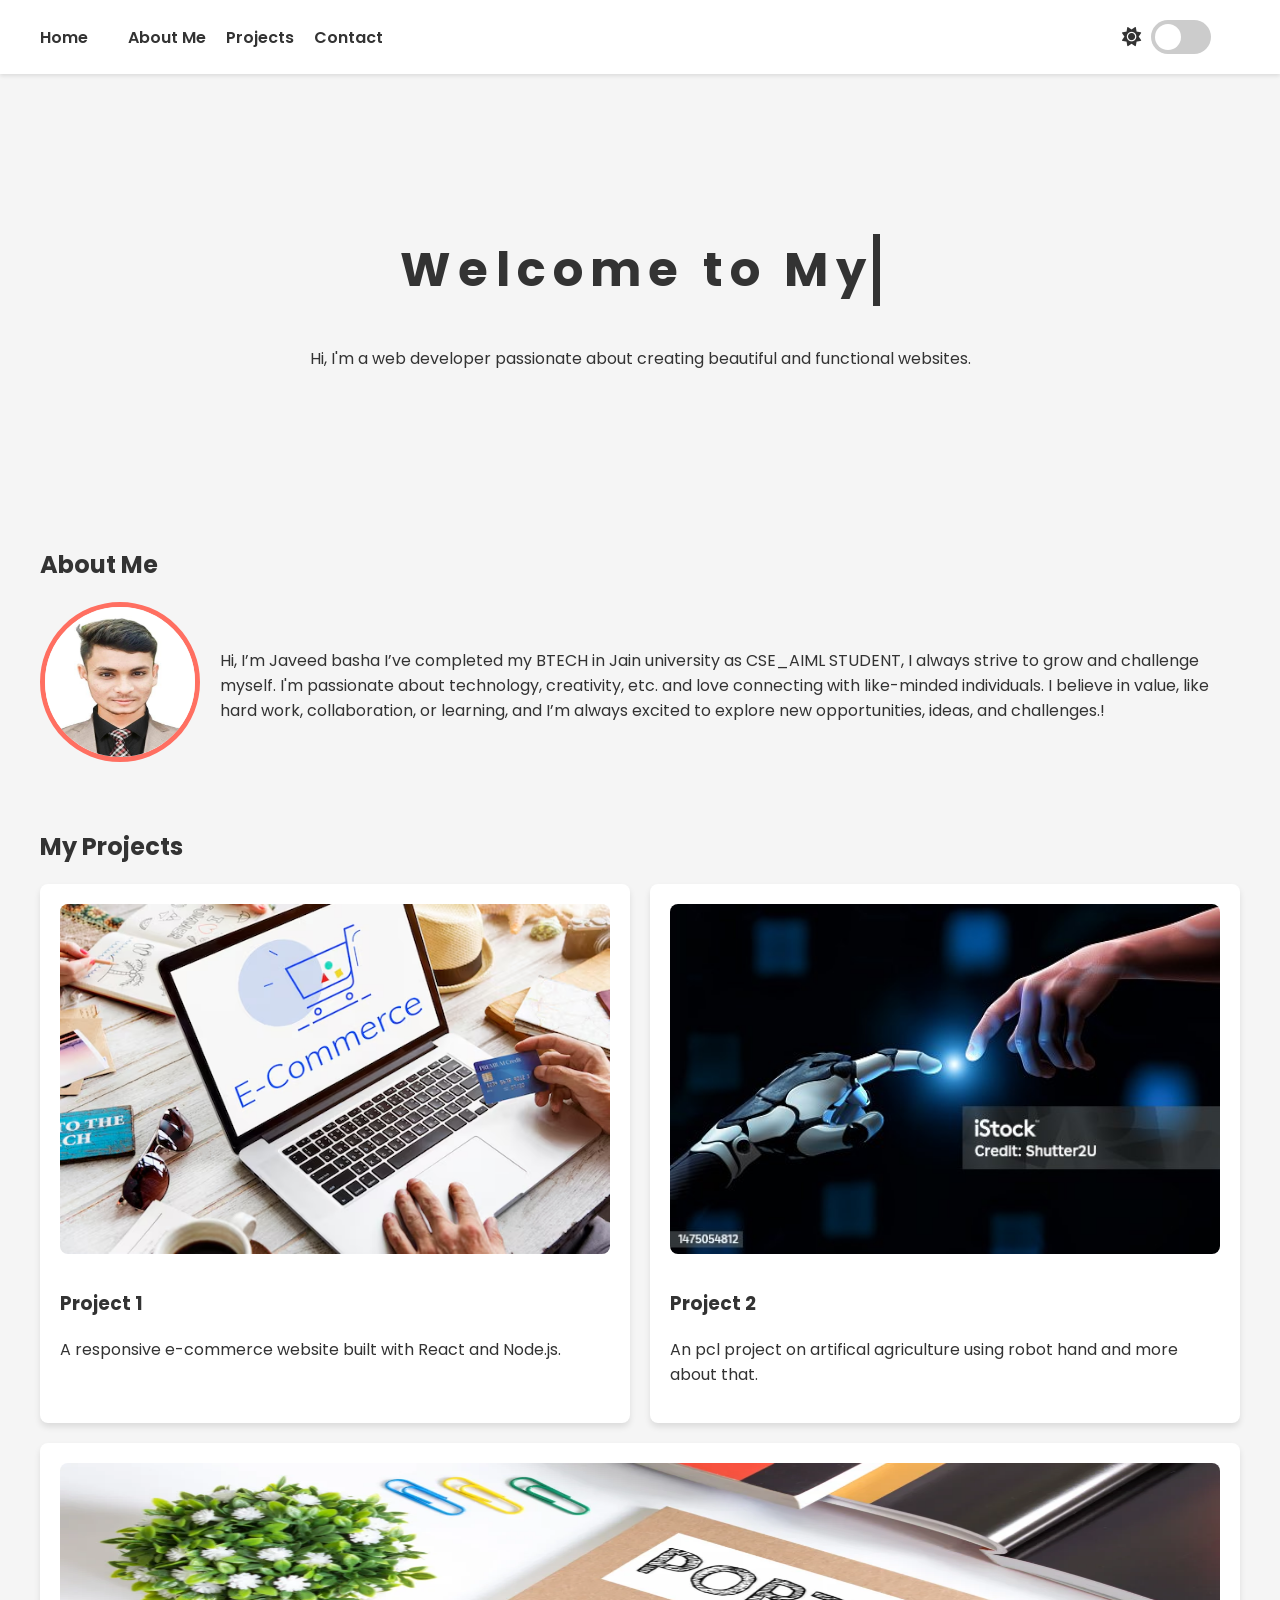
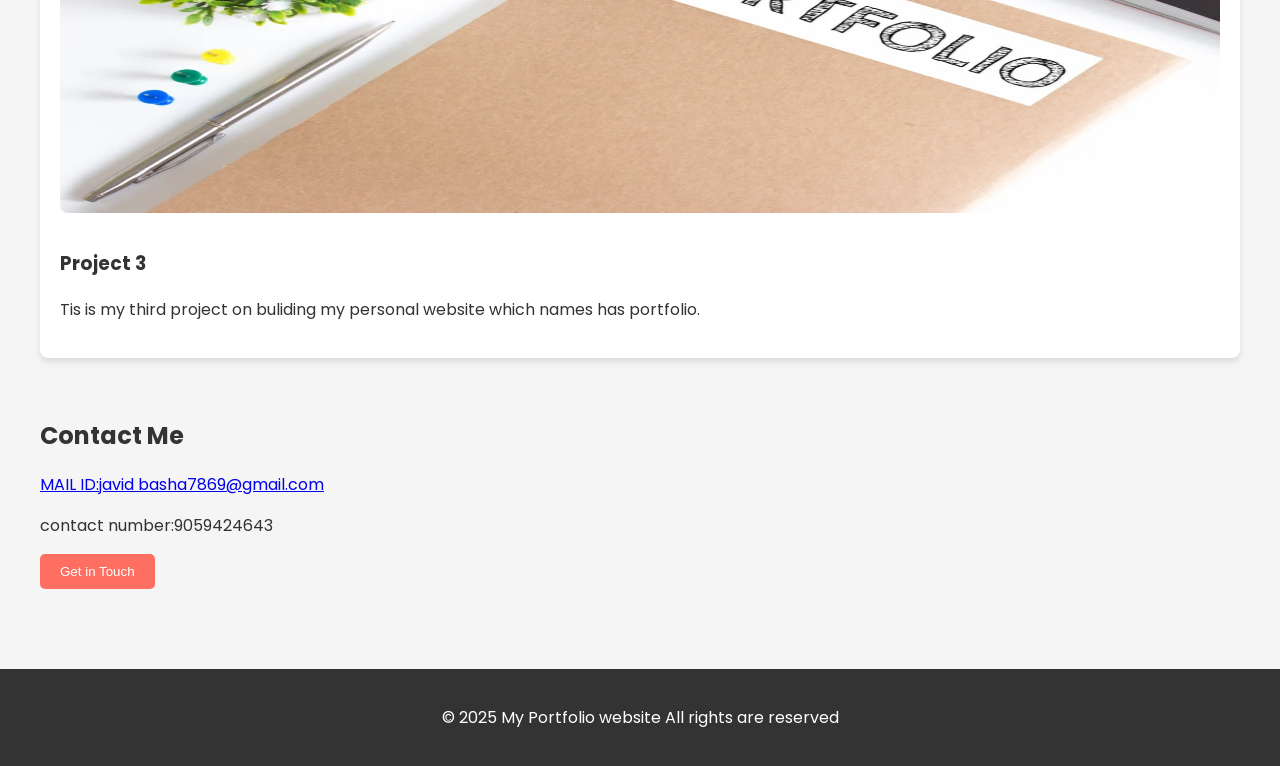
==== index.html @ 41e68ea5 "Rename javeedportfolio.html to index.html" ====
<!DOCTYPE html>
<html lang="en">
<head>
  <meta charset="UTF-8">
  <meta name="viewport" content="width=device-width, initial-scale=1.0">
  <title>My Portfolio</title>
<link rel="stylesheet" href="javeedportfolio.css">

  <link href="https://fonts.googleapis.com/css2?family=Poppins:wght@400;600&display=swap" rel="stylesheet">
  <link rel="stylesheet" href="https://cdnjs.cloudflare.com/ajax/libs/font-awesome/6.0.0/css/all.min.css">
</head>
<body>
  <header>
    <nav>
      <ul>
        <li><a href="#home">Home<a></li>
        <li><a href="#about">About Me</a></li>
        <li><a href="#projects">Projects</a></li>
        <li><a href="#contact">Contact</a></li>
      </ul>
      <div class="theme-toggle">
        <i class="fas fa-sun"></i>
        <label class="switch">
          <input type="checkbox" id="dark-mode-toggle">
          <span class="slider"></span>
        </label>
        <i class="fas fa-moon"></i>
      </div>
    </nav>
  </header>

  <main>
    <section id="home" class="home">
      <div class="home-content">
        <h1><span class="typing"></span></h1>
        <p>Hi, I'm a web developer passionate about creating beautiful and functional websites.</p>
      </div>
    </section>

    <section id="about" class="about">
      <h2>About Me</h2>
      <div class="about-content">
        <div class="avatar">
          <img src="javeed.jpg" alt="My Avatar">
        </div>
        <p>Hi, I’m Javeed basha I’ve completed my BTECH  in Jain university as CSE_AIML STUDENT, I always strive to grow and challenge myself. I'm passionate about  technology, creativity, etc. and love connecting with like-minded individuals.

          I believe in value, like hard work, collaboration, or learning, and I’m always excited to explore new opportunities, ideas, and challenges.!</p>
      </div>
    </section>

    <section id="projects" class="projects">
      <h2>My Projects</h2>
      <div class="project-list">
        <div class="project">
          <img src="pfimage.avif" alt="Project 1">
          <h3>Project 1</h3>
          <p>A responsive e-commerce website built with React and Node.js.</p>
        </div>
        <div class="project">
          <img src="aiimage.jpg" alt="Project 2">
          <h3>Project 2</h3>
          <p>An pcl project on artifical agriculture using robot hand and more about that.</p>
        </div>
        <div class="project">
          <img src="portlio.webp" alt="Project 3">
          <h3>Project 3</h3>
          <p>Tis is my third project on buliding my personal website which names has portfolio.</p>
        </div>
      </div>
    </section>

    <section id="contact" class="contact">
      <h2>Contact Me</h2>
      <a href="mailto:javidbasha7869@gmail.com">MAIL ID:javid basha7869@gmail.com</a>
      <p>contact number:9059424643</p>
  
     <a href=""> <button class="cta-button">Get in Touch</button></a>
    </section>
  </main>

  <footer>
    <p>&copy; 2025 My Portfolio website All rights are reserved </p>
  </footer>
 <script src="javeedportfolio.js"></script>
</body>
</html>
---- javeedportfolio.css ----
/* Light Theme (Default) */
:root {
  --background-color: #f5f5f5;
  --text-color: #333333;
  --header-bg: #ffffff;
  --footer-bg: #333333;
  --project-bg: #ffffff;
  --project-shadow: 0 4px 6px rgba(0, 0, 0, 0.1);
  --button-bg: #ff6f61;
  --button-hover-bg: #ff3b2f;
  --avatar-border: #ff6f61;
  --nav-link-color: #333333;
  --nav-link-hover-color: #ff6f61;
}

/* Dark Theme */
[data-theme="dark"] {
  --background-color: #121212;
  --text-color: #ffffff;
  --header-bg: #1e1e1e;
  --footer-bg: #1e1e1e;
  --project-bg: #1e1e1e;
  --project-shadow: 0 4px 6px rgba(255, 255, 255, 0.1);
  --button-bg: #6a11cb;
  --button-hover-bg: #4d0c9a;
  --avatar-border: #6a11cb;
  --nav-link-color: #ffffff;
  --nav-link-hover-color: #6a11cb;
}

/* General Styles */
body {
  font-family: 'Poppins', sans-serif;
  background-color: var(--background-color);
  color: var(--text-color);
  margin: 0;
  padding: 0;
  transition: background-color 0.5s, color 0.5s;
}

header {
  background-color: var(--header-bg);
  padding: 20px;
  position: sticky;
  top: 0;
  z-index: 1000;
  box-shadow: 0 2px 4px rgba(0, 0, 0, 0.1);
}

nav {
  display: flex;
  justify-content: space-between;
  align-items: center;
  max-width: 1200px;
  margin: 0 auto;
}

nav ul {
  list-style: none;
  display: flex;
  gap: 20px;
  margin: 0;
  padding: 0;
}

nav ul li a {
  text-decoration: none;
  color: var(--nav-link-color);
  font-weight: 600;
  transition: color 0.3s;
}

nav ul li a:hover {
  color: var(--nav-link-hover-color);
}

.theme-toggle {
  display: flex;
  align-items: center;
  gap: 10px;
}

.theme-toggle i {
  font-size: 1.2rem;
  color: var(--text-color);
  transition: opacity 0.3s ease;
}

.fa-sun {
  opacity: 1;
}

.fa-moon {
  opacity: 0;
}

[data-theme="dark"] .fa-sun {
  opacity: 0;
}

[data-theme="dark"] .fa-moon {
  opacity: 1;
}

.switch {
  position: relative;
  display: inline-block;
  width: 60px;
  height: 34px;
}

.switch input {
  opacity: 0;
  width: 0;
  height: 0;
}

.slider {
  position: absolute;
  cursor: pointer;
  top: 0;
  left: 0;
  right: 0;
  bottom: 0;
  background-color: #ccc;
  transition: 0.4s;
  border-radius: 34px;
}

.slider:before {
  position: absolute;
  content: "";
  height: 26px;
  width: 26px;
  left: 4px;
  bottom: 4px;
  background-color: white;
  transition: 0.4s;
  border-radius: 50%;
}

input:checked + .slider {
  background-color: #2196f3;
}

input:checked + .slider:before {
  transform: translateX(26px);
}

/* Main Content */
main {
  padding: 20px;
  max-width: 1200px;
  margin: 0 auto;
}

.home, .about, .projects, .contact {
  margin-bottom: 60px;
}

.home-content {
  text-align: center;
  padding: 100px 20px;
}

.home-content h1 {
  font-size: 3rem;
  margin-bottom: 20px;
}

.typing {
  display: inline-block;
  overflow: hidden;
  border-right: 0.15em solid var(--text-color);
  white-space: nowrap;
  margin: 0 auto;
  letter-spacing: 0.15em;
  animation: typing 3.5s steps(40, end), blink-caret 0.75s step-end infinite;
}

@keyframes typing {
  from {
    width: 0;
  }
  to {
    width: 100%;
  }
}

@keyframes blink-caret {
  from, to {
    border-color: transparent;
  }
  50% {
    border-color: var(--text-color);
  }
}

.about-content {
  display: flex;
  align-items: center;
  gap: 20px;
}

.avatar img {
  width: 150px;
  height: 150px;
  border-radius: 50%;
  border: 5px solid var(--avatar-border);
}

.project-list {
  display: flex;
  gap: 20px;
  flex-wrap: wrap;
}

.project {
  background-color: var(--project-bg);
  padding: 20px;
  border-radius: 8px;
  box-shadow: var(--project-shadow);
  flex: 1 1 calc(33.333% - 40px);
  transition: transform 0.3s, box-shadow 0.3s;
}

.project img {
  width: 100%;
  border-radius: 8px;
  margin-bottom: 10px;
  height: 350px;
}

.project:hover {
  transform: translateY(-5px);
  box-shadow: 0 8px 12px rgba(0, 0, 0, 0.2);
}

.cta-button {
  background-color: var(--button-bg);
  color: white;
  border: none;
  padding: 10px 20px;
  border-radius: 5px;
  cursor: pointer;
  transition: background-color 0.3s;
}

.cta-button:hover {
  background-color: var(--button-hover-bg);
}

footer {
  background-color: var(--footer-bg);
  text-align: center;
  padding: 20px;
  color: white;
}
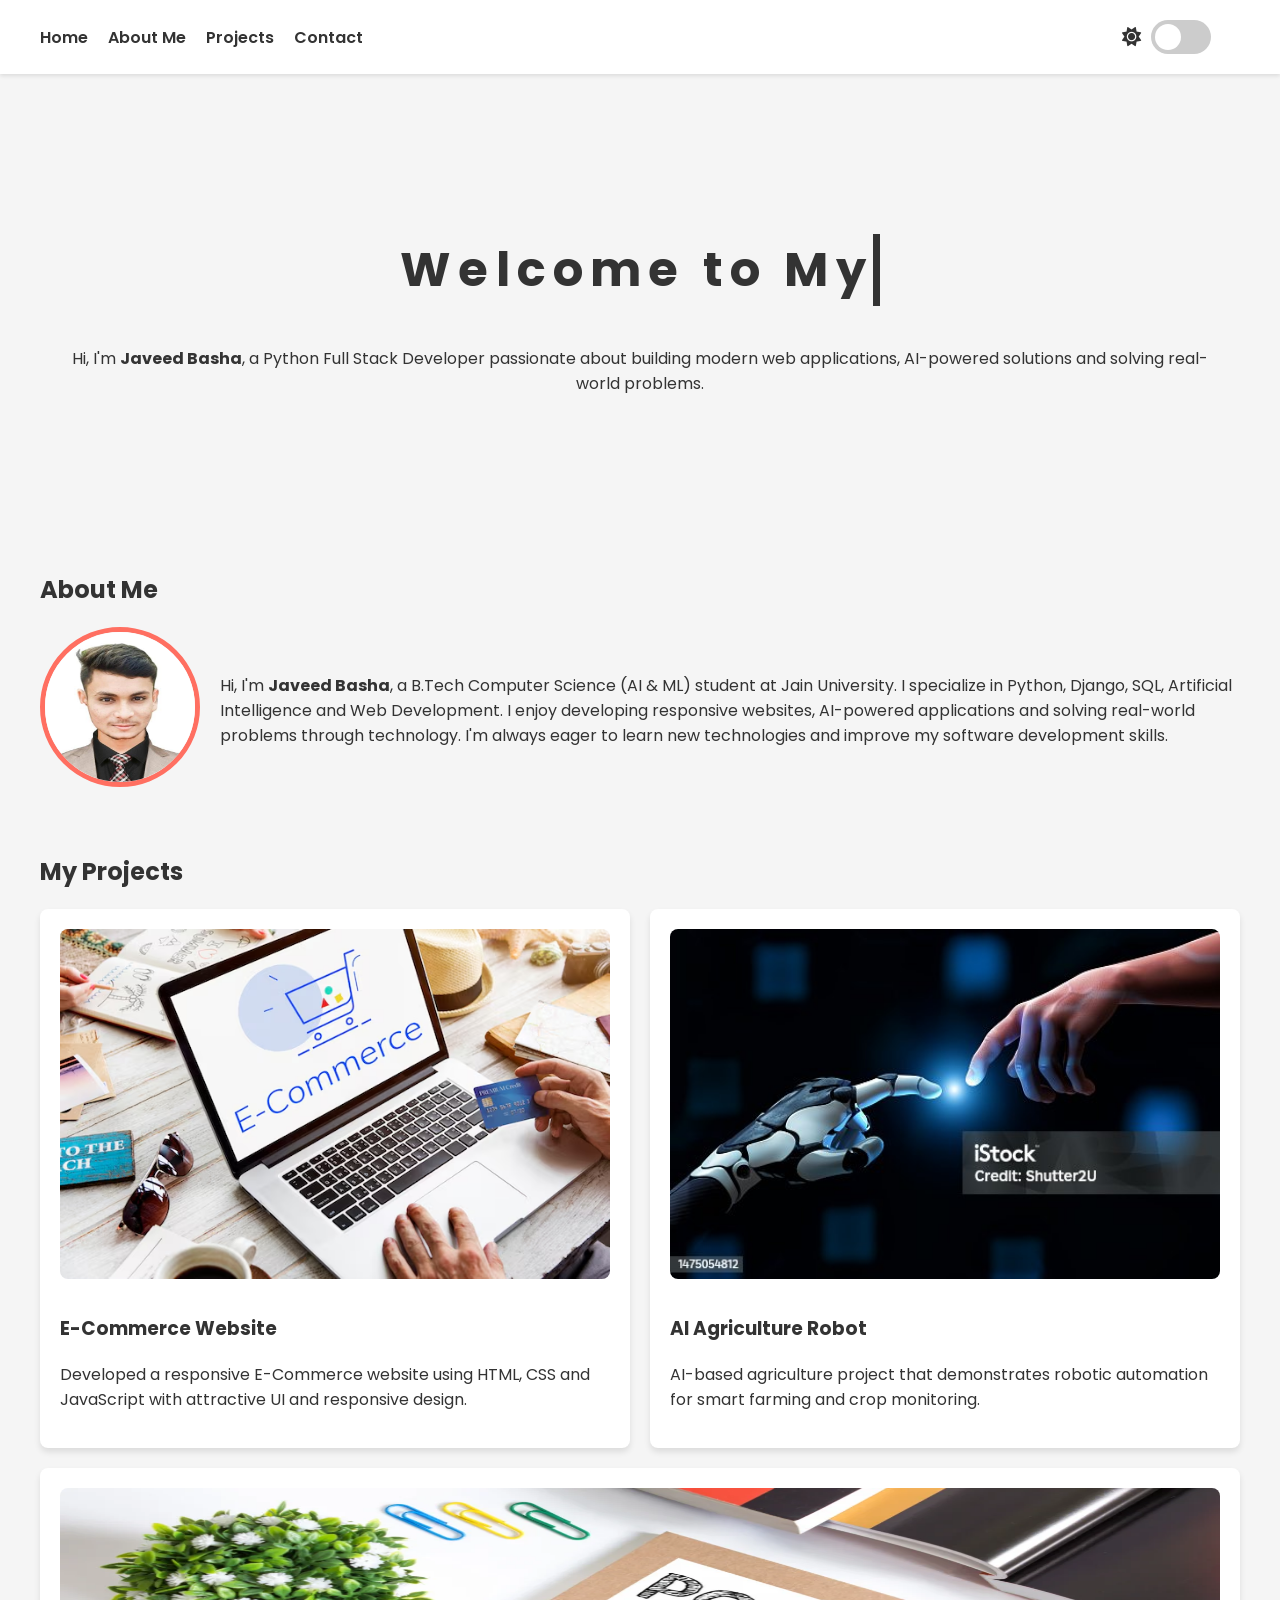
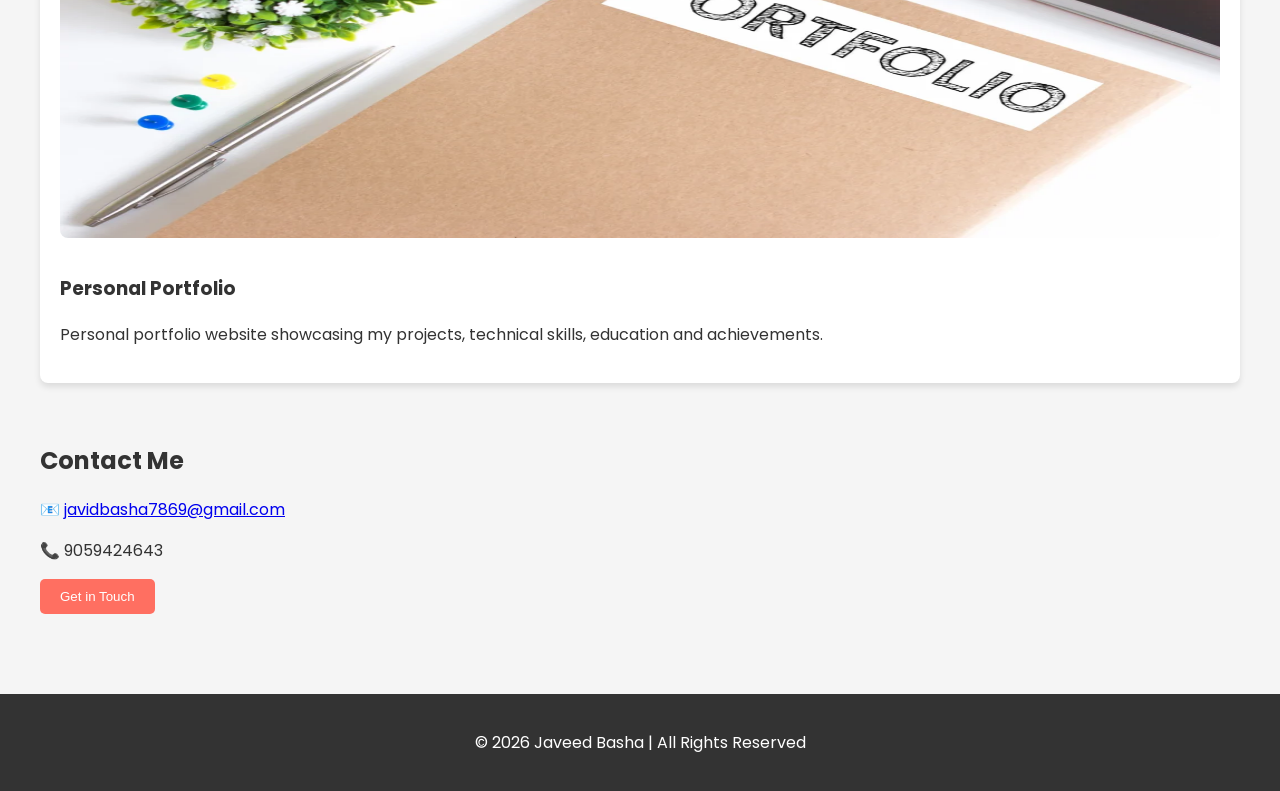
==== commit 5c357940: "Update index.html" ====
--- a/index.html
+++ b/index.html
@@ -1,87 +1,238 @@
 <!DOCTYPE html>
 <html lang="en">
+
 <head>
-  <meta charset="UTF-8">
-  <meta name="viewport" content="width=device-width, initial-scale=1.0">
-  <title>My Portfolio</title>
-<link rel="stylesheet" href="javeedportfolio.css">
-
-  <link href="https://fonts.googleapis.com/css2?family=Poppins:wght@400;600&display=swap" rel="stylesheet">
-  <link rel="stylesheet" href="https://cdnjs.cloudflare.com/ajax/libs/font-awesome/6.0.0/css/all.min.css">
+    <meta charset="UTF-8">
+    <meta name="viewport" content="width=device-width, initial-scale=1.0">
+
+    <!-- SEO -->
+    <title>Javeed Basha | Python Full Stack Developer</title>
+
+    <meta name="description"
+        content="Official Portfolio of Javeed Basha, Python Full Stack Developer skilled in Python, Django, SQL, AI, Machine Learning and Web Development.">
+
+    <meta name="keywords"
+        content="Javeed Basha, Python Developer, Django Developer, Full Stack Developer, Portfolio, AI, Machine Learning, SQL, Web Development">
+
+    <meta name="author" content="Javeed Basha">
+
+    <meta name="robots" content="index, follow">
+
+    <!-- Open Graph -->
+    <meta property="og:title" content="Javeed Basha | Python Full Stack Developer">
+    <meta property="og:description"
+        content="Explore my portfolio showcasing Python, Django, AI, Machine Learning and Web Development projects.">
+    <meta property="og:type" content="website">
+    <meta property="og:url" content="https://javeed-dark.vercel.app/">
+    <meta property="og:image" content="https://javeed-dark.vercel.app/javeed.jpg">
+
+    <!-- Twitter -->
+    <meta name="twitter:card" content="summary_large_image">
+    <meta name="twitter:title" content="Javeed Basha | Python Full Stack Developer">
+    <meta name="twitter:description" content="Official Portfolio of Javeed Basha">
+    <meta name="twitter:image" content="https://javeed-dark.vercel.app/javeed.jpg">
+
+    <!-- Canonical -->
+    <link rel="canonical" href="https://javeed-dark.vercel.app/">
+
+    <!-- CSS -->
+    <link rel="stylesheet" href="javeedportfolio.css">
+
+    <!-- Google Fonts -->
+    <link href="https://fonts.googleapis.com/css2?family=Poppins:wght@400;600&display=swap" rel="stylesheet">
+
+    <!-- Font Awesome -->
+    <link rel="stylesheet"
+        href="https://cdnjs.cloudflare.com/ajax/libs/font-awesome/6.0.0/css/all.min.css">
 </head>
+
 <body>
-  <header>
-    <nav>
-      <ul>
-        <li><a href="#home">Home<a></li>
-        <li><a href="#about">About Me</a></li>
-        <li><a href="#projects">Projects</a></li>
-        <li><a href="#contact">Contact</a></li>
-      </ul>
-      <div class="theme-toggle">
-        <i class="fas fa-sun"></i>
-        <label class="switch">
-          <input type="checkbox" id="dark-mode-toggle">
-          <span class="slider"></span>
-        </label>
-        <i class="fas fa-moon"></i>
-      </div>
-    </nav>
-  </header>
-
-  <main>
-    <section id="home" class="home">
-      <div class="home-content">
-        <h1><span class="typing"></span></h1>
-        <p>Hi, I'm a web developer passionate about creating beautiful and functional websites.</p>
-      </div>
-    </section>
-
-    <section id="about" class="about">
-      <h2>About Me</h2>
-      <div class="about-content">
-        <div class="avatar">
-          <img src="javeed.jpg" alt="My Avatar">
-        </div>
-        <p>Hi, I’m Javeed basha I’ve completed my BTECH  in Jain university as CSE_AIML STUDENT, I always strive to grow and challenge myself. I'm passionate about  technology, creativity, etc. and love connecting with like-minded individuals.
-
-          I believe in value, like hard work, collaboration, or learning, and I’m always excited to explore new opportunities, ideas, and challenges.!</p>
-      </div>
-    </section>
-
-    <section id="projects" class="projects">
-      <h2>My Projects</h2>
-      <div class="project-list">
-        <div class="project">
-          <img src="pfimage.avif" alt="Project 1">
-          <h3>Project 1</h3>
-          <p>A responsive e-commerce website built with React and Node.js.</p>
-        </div>
-        <div class="project">
-          <img src="aiimage.jpg" alt="Project 2">
-          <h3>Project 2</h3>
-          <p>An pcl project on artifical agriculture using robot hand and more about that.</p>
-        </div>
-        <div class="project">
-          <img src="portlio.webp" alt="Project 3">
-          <h3>Project 3</h3>
-          <p>Tis is my third project on buliding my personal website which names has portfolio.</p>
-        </div>
-      </div>
-    </section>
-
-    <section id="contact" class="contact">
-      <h2>Contact Me</h2>
-      <a href="mailto:javidbasha7869@gmail.com">MAIL ID:javid basha7869@gmail.com</a>
-      <p>contact number:9059424643</p>
-  
-     <a href=""> <button class="cta-button">Get in Touch</button></a>
-    </section>
-  </main>
-
-  <footer>
-    <p>&copy; 2025 My Portfolio website All rights are reserved </p>
-  </footer>
- <script src="javeedportfolio.js"></script>
+
+    <header>
+        <nav>
+
+            <ul>
+                <li><a href="#home">Home</a></li>
+                <li><a href="#about">About Me</a></li>
+                <li><a href="#projects">Projects</a></li>
+                <li><a href="#contact">Contact</a></li>
+            </ul>
+
+            <div class="theme-toggle">
+                <i class="fas fa-sun"></i>
+
+                <label class="switch">
+                    <input type="checkbox" id="dark-mode-toggle">
+                    <span class="slider"></span>
+                </label>
+
+                <i class="fas fa-moon"></i>
+
+            </div>
+
+        </nav>
+    </header>
+
+    <main>
+
+        <!-- Home -->
+
+        <section id="home" class="home">
+
+            <div class="home-content">
+
+                <h1>
+                    <span class="typing"></span>
+                </h1>
+
+                <p>
+                    Hi, I'm <strong>Javeed Basha</strong>, a Python Full Stack Developer passionate
+                    about building modern web applications, AI-powered solutions and solving
+                    real-world problems.
+                </p>
+
+            </div>
+
+        </section>
+
+        <!-- About -->
+
+        <section id="about" class="about">
+
+            <h2>About Me</h2>
+
+            <div class="about-content">
+
+                <div class="avatar">
+
+                    <img src="javeed.jpg" alt="Javeed Basha">
+
+                </div>
+
+                <p>
+
+                    Hi, I'm <strong>Javeed Basha</strong>, a B.Tech Computer Science (AI & ML)
+                    student at Jain University.
+
+                    I specialize in Python, Django, SQL, Artificial Intelligence and Web
+                    Development.
+
+                    I enjoy developing responsive websites, AI-powered applications and solving
+                    real-world problems through technology.
+
+                    I'm always eager to learn new technologies and improve my software
+                    development skills.
+
+                </p>
+
+            </div>
+
+        </section>
+
+        <!-- Projects -->
+
+        <section id="projects" class="projects">
+
+            <h2>My Projects</h2>
+
+            <div class="project-list">
+
+                <div class="project">
+
+                    <img src="pfimage.avif" alt="E-Commerce Website">
+
+                    <h3>E-Commerce Website</h3>
+
+                    <p>
+
+                        Developed a responsive E-Commerce website using HTML, CSS and
+                        JavaScript with attractive UI and responsive design.
+
+                    </p>
+
+                </div>
+
+                <div class="project">
+
+                    <img src="aiimage.jpg" alt="AI Agriculture Robot">
+
+                    <h3>AI Agriculture Robot</h3>
+
+                    <p>
+
+                        AI-based agriculture project that demonstrates robotic automation
+                        for smart farming and crop monitoring.
+
+                    </p>
+
+                </div>
+
+                <div class="project">
+
+                    <img src="portlio.webp" alt="Portfolio Website">
+
+                    <h3>Personal Portfolio</h3>
+
+                    <p>
+
+                        Personal portfolio website showcasing my projects, technical skills,
+                        education and achievements.
+
+                    </p>
+
+                </div>
+
+            </div>
+
+        </section>
+
+        <!-- Contact -->
+
+        <section id="contact" class="contact">
+
+            <h2>Contact Me</h2>
+
+            <p>
+
+                📧
+                <a href="mailto:javidbasha7869@gmail.com">
+                    javidbasha7869@gmail.com
+                </a>
+
+            </p>
+
+            <p>
+
+                📞 9059424643
+
+            </p>
+
+            <a href="mailto:javidbasha7869@gmail.com">
+
+                <button class="cta-button">
+
+                    Get in Touch
+
+                </button>
+
+            </a>
+
+        </section>
+
+    </main>
+
+    <footer>
+
+        <p>
+
+            © 2026 Javeed Basha | All Rights Reserved
+
+        </p>
+
+    </footer>
+
+    <script src="javeedportfolio.js"></script>
+
 </body>
+
 </html>
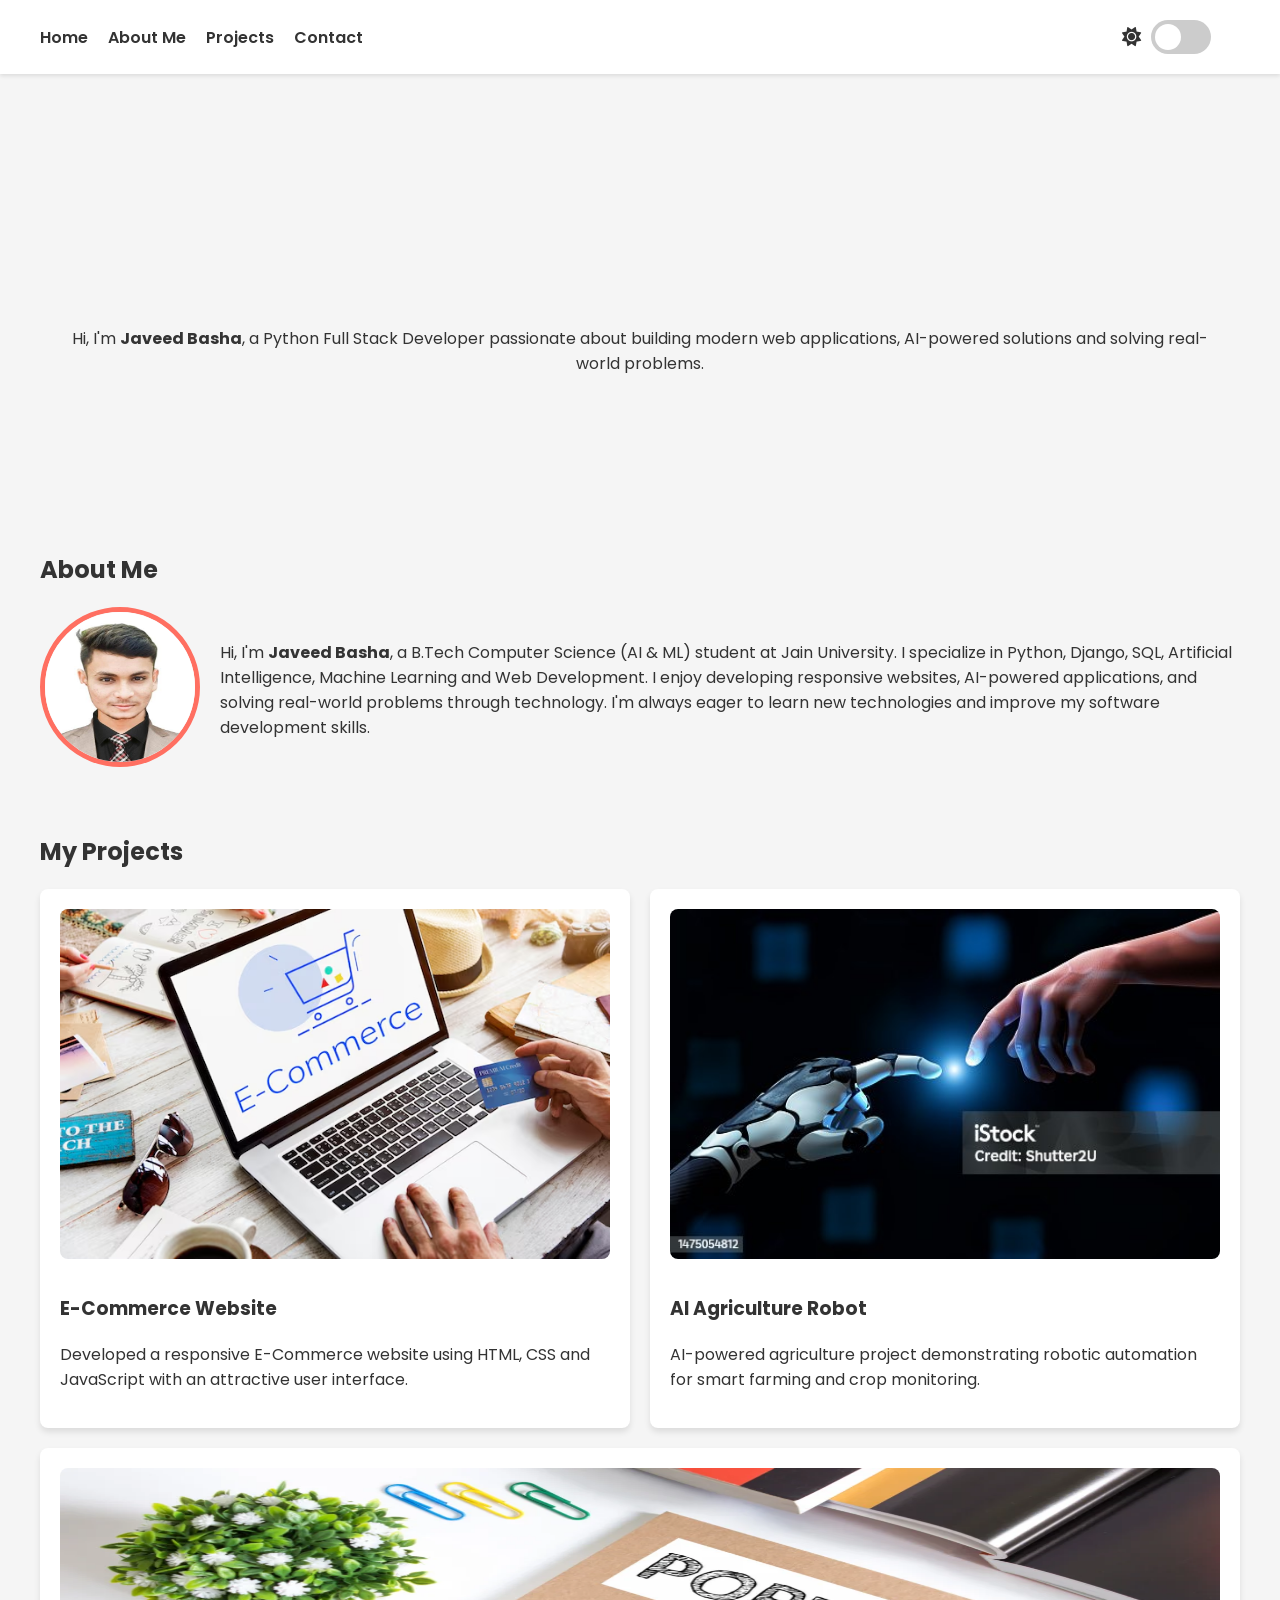
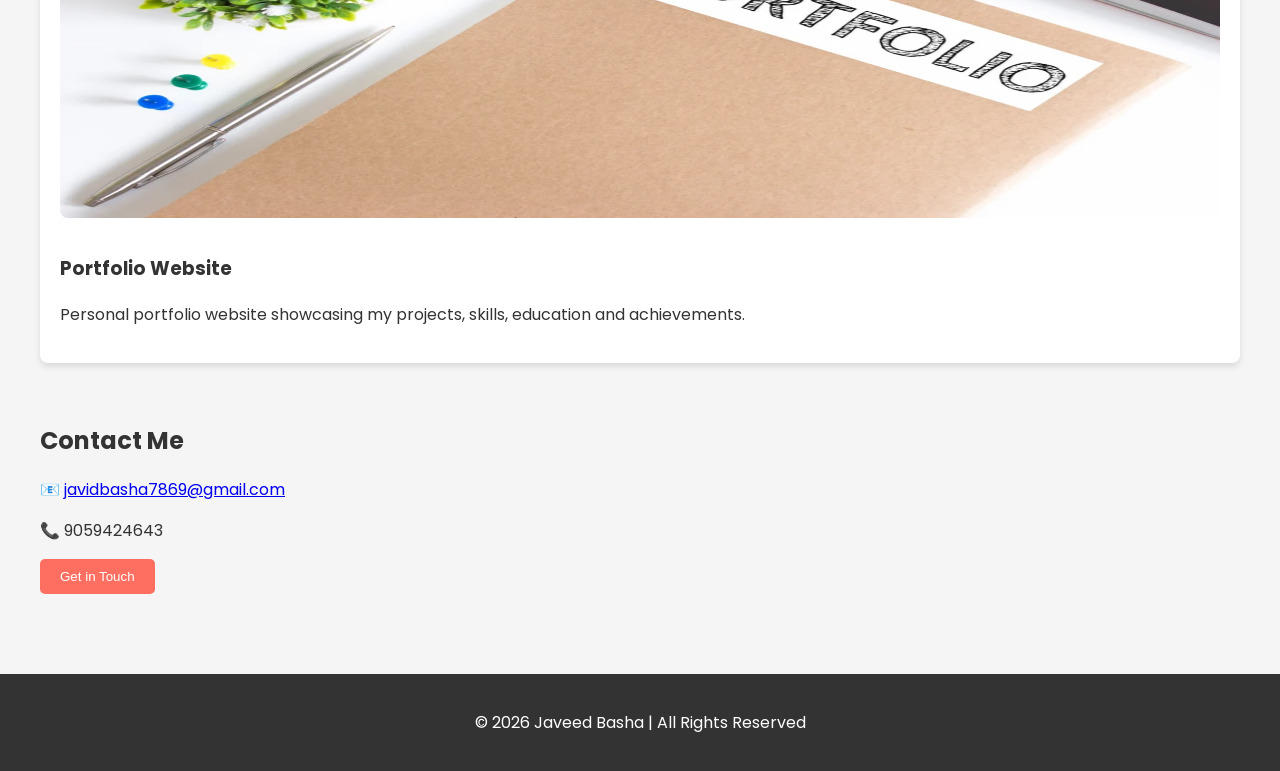
==== commit 369aa9d9: "Update index.html" ====
--- a/index.html
+++ b/index.html
@@ -5,6 +5,9 @@
     <meta charset="UTF-8">
     <meta name="viewport" content="width=device-width, initial-scale=1.0">
 
+    <!-- Google Search Console Verification -->
+    <meta name="google-site-verification" content="inyWpYmrppOAkAZQ35FW2gbwEkV17-Z6qabF66LmwcE" />
+
     <!-- SEO -->
     <title>Javeed Basha | Python Full Stack Developer</title>
 
@@ -15,7 +18,6 @@
         content="Javeed Basha, Python Developer, Django Developer, Full Stack Developer, Portfolio, AI, Machine Learning, SQL, Web Development">
 
     <meta name="author" content="Javeed Basha">
-
     <meta name="robots" content="index, follow">
 
     <!-- Open Graph -->
@@ -114,11 +116,11 @@
                     Hi, I'm <strong>Javeed Basha</strong>, a B.Tech Computer Science (AI & ML)
                     student at Jain University.
 
-                    I specialize in Python, Django, SQL, Artificial Intelligence and Web
-                    Development.
-
-                    I enjoy developing responsive websites, AI-powered applications and solving
-                    real-world problems through technology.
+                    I specialize in Python, Django, SQL, Artificial Intelligence,
+                    Machine Learning and Web Development.
+
+                    I enjoy developing responsive websites, AI-powered applications,
+                    and solving real-world problems through technology.
 
                     I'm always eager to learn new technologies and improve my software
                     development skills.
@@ -144,10 +146,7 @@
                     <h3>E-Commerce Website</h3>
 
                     <p>
-
-                        Developed a responsive E-Commerce website using HTML, CSS and
-                        JavaScript with attractive UI and responsive design.
-
+                        Developed a responsive E-Commerce website using HTML, CSS and JavaScript with an attractive user interface.
                     </p>
 
                 </div>
@@ -159,10 +158,7 @@
                     <h3>AI Agriculture Robot</h3>
 
                     <p>
-
-                        AI-based agriculture project that demonstrates robotic automation
-                        for smart farming and crop monitoring.
-
+                        AI-powered agriculture project demonstrating robotic automation for smart farming and crop monitoring.
                     </p>
 
                 </div>
@@ -171,13 +167,10 @@
 
                     <img src="portlio.webp" alt="Portfolio Website">
 
-                    <h3>Personal Portfolio</h3>
+                    <h3>Portfolio Website</h3>
 
                     <p>
-
-                        Personal portfolio website showcasing my projects, technical skills,
-                        education and achievements.
-
+                        Personal portfolio website showcasing my projects, skills, education and achievements.
                     </p>
 
                 </div>
@@ -193,28 +186,20 @@
             <h2>Contact Me</h2>
 
             <p>
-
                 📧
                 <a href="mailto:javidbasha7869@gmail.com">
                     javidbasha7869@gmail.com
                 </a>
-
             </p>
 
             <p>
-
                 📞 9059424643
-
             </p>
 
             <a href="mailto:javidbasha7869@gmail.com">
-
                 <button class="cta-button">
-
                     Get in Touch
-
                 </button>
-
             </a>
 
         </section>
@@ -222,13 +207,7 @@
     </main>
 
     <footer>
-
-        <p>
-
-            © 2026 Javeed Basha | All Rights Reserved
-
-        </p>
-
+        <p>© 2026 Javeed Basha | All Rights Reserved</p>
     </footer>
 
     <script src="javeedportfolio.js"></script>
